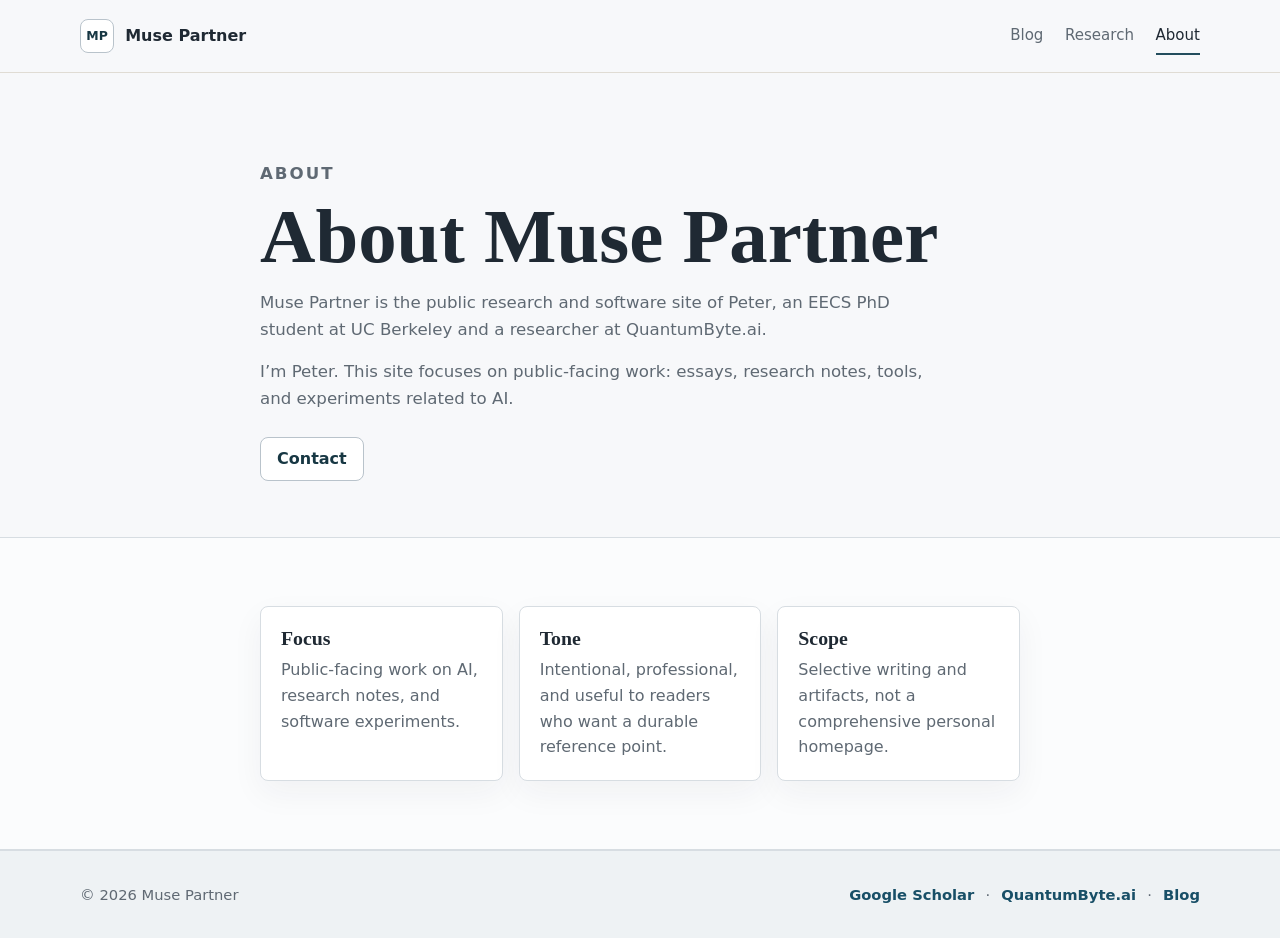
==== about.html @ b832cb7b "Build Muse Partner static site" ====
<!DOCTYPE html>
<html lang="en">
<head>
  <meta charset="UTF-8" />
  <meta name="viewport" content="width=device-width, initial-scale=1.0" />
  <title>About | Muse Partner</title>
  <meta name="description" content="About Muse Partner, the public research and software site of Peter." />
  <link rel="stylesheet" href="styles.css" />
</head>
<body data-page="about">
  <a class="skip-link" href="#main">Skip to content</a>
  <div data-component="site-header"></div>

  <main id="main">
    <section class="page-header">
      <div class="container narrow">
        <p class="eyebrow">About</p>
        <h1>About Muse Partner</h1>
        <div class="prose">
          <p>
            Muse Partner is the public research and software site of Peter, an EECS PhD student at UC Berkeley and a researcher at QuantumByte.ai.
          </p>
          <p>
            I’m Peter. This site focuses on public-facing work: essays, research notes, tools, and experiments related to AI.
          </p>
        </div>
        <div class="button-row compact">
          <a class="button button-secondary" href="contact.html">Contact</a>
        </div>
      </div>
    </section>

    <section class="section section-border">
      <div class="container narrow">
        <div class="value-grid">
          <article class="info-card">
            <h2>Focus</h2>
            <p>Public-facing work on AI, research notes, and software experiments.</p>
          </article>
          <article class="info-card">
            <h2>Tone</h2>
            <p>Intentional, professional, and useful to readers who want a durable reference point.</p>
          </article>
          <article class="info-card">
            <h2>Scope</h2>
            <p>Selective writing and artifacts, not a comprehensive personal homepage.</p>
          </article>
        </div>
      </div>
    </section>
  </main>

  <div data-component="site-footer"></div>
  <script src="script.js"></script>
</body>
</html>
---- styles.css ----
:root {
  --bg: #f7f8fa;
  --surface: #ffffff;
  --surface-muted: #eef2f4;
  --text: #1f2933;
  --muted: #5f6973;
  --subtle: #7b8490;
  --border: #d7dde2;
  --border-strong: #b9c3cb;
  --accent: #234d5d;
  --accent-dark: #173743;
  --accent-soft: #e4eef0;
  --link: #184f67;
  --max-width: 1120px;
  --content-width: 760px;
  --radius: 8px;
  --shadow: 0 18px 50px rgba(31, 41, 51, 0.08);
}

*,
*::before,
*::after {
  box-sizing: border-box;
}

html {
  scroll-behavior: smooth;
}

body {
  margin: 0;
  color: var(--text);
  background: var(--bg);
  font-family: ui-sans-serif, system-ui, -apple-system, BlinkMacSystemFont, "Segoe UI", sans-serif;
  line-height: 1.6;
  text-rendering: optimizeLegibility;
  -webkit-font-smoothing: antialiased;
}

body.menu-open {
  overflow: hidden;
}

a {
  color: inherit;
  text-decoration: none;
}

p,
h1,
h2,
h3 {
  margin-top: 0;
}

p {
  margin-bottom: 1rem;
}

.skip-link {
  position: absolute;
  left: 1rem;
  top: 0.75rem;
  z-index: 100;
  transform: translateY(-150%);
  border-radius: var(--radius);
  background: var(--accent-dark);
  color: #ffffff;
  padding: 0.55rem 0.8rem;
  font-weight: 700;
}

.skip-link:focus {
  transform: translateY(0);
}

.container {
  width: min(100% - 2rem, var(--max-width));
  margin: 0 auto;
}

.container.narrow {
  width: min(100% - 2rem, var(--content-width));
}

.site-header {
  position: sticky;
  top: 0;
  z-index: 50;
  border-bottom: 1px solid rgba(221, 216, 206, 0.86);
  background: rgba(247, 248, 250, 0.94);
  backdrop-filter: blur(12px);
}

.header-inner {
  display: flex;
  align-items: center;
  justify-content: space-between;
  min-height: 72px;
}

.brand {
  display: inline-flex;
  align-items: center;
  gap: 0.7rem;
  font-weight: 700;
  letter-spacing: 0;
}

.brand-mark {
  display: inline-grid;
  width: 34px;
  height: 34px;
  place-items: center;
  border: 1px solid var(--border-strong);
  border-radius: var(--radius);
  background: var(--surface);
  color: var(--accent-dark);
  font-size: 0.78rem;
  font-weight: 800;
}

.brand-name {
  font-size: 1rem;
}

.nav {
  display: flex;
  align-items: center;
  gap: 1.35rem;
  color: var(--muted);
  font-size: 0.94rem;
}

.nav a {
  padding: 0.35rem 0;
  border-bottom: 2px solid transparent;
}

.nav a:hover,
.nav a:focus,
.nav a[aria-current="page"] {
  color: var(--text);
  border-bottom-color: var(--accent);
}

.nav-toggle {
  display: none;
  width: 42px;
  height: 42px;
  align-items: center;
  justify-content: center;
  border: 1px solid var(--border);
  border-radius: var(--radius);
  background: var(--surface);
  color: var(--text);
  cursor: pointer;
}

.nav-toggle-lines,
.nav-toggle-lines::before,
.nav-toggle-lines::after {
  display: block;
  width: 18px;
  height: 2px;
  border-radius: 2px;
  background: currentColor;
}

.nav-toggle-lines {
  position: relative;
}

.nav-toggle-lines::before,
.nav-toggle-lines::after {
  content: "";
  position: absolute;
  left: 0;
}

.nav-toggle-lines::before {
  top: -6px;
}

.nav-toggle-lines::after {
  top: 6px;
}

.hero {
  padding: 7rem 0 5rem;
}

.hero-grid {
  display: grid;
  grid-template-columns: minmax(0, 1fr) 340px;
  gap: 4rem;
  align-items: end;
}

.hero-copy {
  max-width: 740px;
}

.eyebrow {
  margin-bottom: 0.8rem;
  color: var(--accent);
  font-size: 0.78rem;
  font-weight: 800;
  letter-spacing: 0.12em;
  text-transform: uppercase;
}

h1 {
  margin-bottom: 1rem;
  color: var(--text);
  font-family: ui-serif, Georgia, Cambria, "Times New Roman", serif;
  font-size: clamp(3.2rem, 7vw, 6.2rem);
  line-height: 0.96;
  font-weight: 700;
  letter-spacing: 0;
}

.hero-subtitle {
  max-width: 560px;
  margin-bottom: 1.55rem;
  color: var(--text);
  font-size: clamp(1.24rem, 2vw, 1.72rem);
  line-height: 1.35;
}

.hero-description,
.page-header p,
.prose p {
  color: var(--muted);
  font-size: 1.04rem;
}

.button-row {
  display: flex;
  flex-wrap: wrap;
  gap: 0.75rem;
  margin-top: 2rem;
}

.button-row.compact {
  margin-top: 1.5rem;
}

.button {
  display: inline-flex;
  min-height: 44px;
  align-items: center;
  justify-content: center;
  border: 1px solid transparent;
  border-radius: var(--radius);
  padding: 0.68rem 1rem;
  font-weight: 750;
  line-height: 1.1;
}

.button-primary {
  background: var(--accent);
  color: #ffffff;
}

.button-primary:hover,
.button-primary:focus {
  background: var(--accent-dark);
}

.button-secondary {
  border-color: var(--border-strong);
  background: var(--surface);
  color: var(--accent-dark);
}

.button-secondary:hover,
.button-secondary:focus {
  border-color: var(--accent);
  background: var(--accent-soft);
}

.text-link {
  color: var(--link);
  font-weight: 750;
  text-decoration: underline;
  text-decoration-thickness: 1px;
  text-underline-offset: 0.22em;
}

.signal-panel {
  display: grid;
  gap: 0;
  border: 1px solid var(--border);
  border-radius: var(--radius);
  background: var(--surface);
  box-shadow: var(--shadow);
}

.signal-item {
  display: grid;
  grid-template-columns: 48px 1fr;
  gap: 1rem;
  padding: 1.15rem;
}

.signal-item + .signal-item {
  border-top: 1px solid var(--border);
}

.signal-item span {
  color: var(--accent);
  font-family: ui-monospace, SFMono-Regular, Menlo, Monaco, Consolas, monospace;
  font-size: 0.78rem;
  font-weight: 800;
}

.signal-item p {
  margin: 0;
  color: var(--muted);
  font-size: 0.94rem;
}

.section {
  padding: 4.25rem 0;
}

.section-border {
  border-top: 1px solid var(--border);
  border-bottom: 1px solid var(--border);
  background: rgba(255, 255, 255, 0.44);
}

.split-section {
  display: grid;
  grid-template-columns: minmax(0, 0.8fr) minmax(0, 1.2fr);
  gap: 3rem;
}

h2 {
  margin-bottom: 0.75rem;
  font-family: ui-serif, Georgia, Cambria, "Times New Roman", serif;
  font-size: clamp(1.75rem, 3vw, 2.4rem);
  line-height: 1.15;
  letter-spacing: 0;
}

h3 {
  margin-bottom: 0.35rem;
  font-size: 1rem;
  line-height: 1.3;
}

.section-heading {
  display: flex;
  align-items: end;
  justify-content: space-between;
  gap: 1.5rem;
  margin-bottom: 1.5rem;
}

.section-heading .eyebrow {
  margin-bottom: 0.55rem;
}

.section-heading h2 {
  margin-bottom: 0;
}

.page-header {
  padding: 5.5rem 0 3.5rem;
}

.page-header h1 {
  font-size: clamp(2.8rem, 6vw, 4.8rem);
}

.page-header p {
  max-width: 680px;
}

.category-filter {
  display: flex;
  flex-wrap: wrap;
  gap: 0.6rem;
  margin-bottom: 1.5rem;
}

.filter-button {
  min-height: 40px;
  border: 1px solid var(--border-strong);
  border-radius: var(--radius);
  background: var(--surface);
  color: var(--muted);
  padding: 0.54rem 0.85rem;
  font: inherit;
  font-weight: 750;
  cursor: pointer;
}

.filter-button:hover,
.filter-button:focus,
.filter-button.is-active {
  border-color: var(--accent);
  background: var(--accent-soft);
  color: var(--accent-dark);
}

.post-grid,
.post-list {
  display: grid;
  gap: 1rem;
}

.post-grid {
  grid-template-columns: repeat(2, minmax(0, 1fr));
}

.post-card,
.empty-card,
.info-card,
.contact-card {
  border: 1px solid var(--border);
  border-radius: var(--radius);
  background: var(--surface);
  box-shadow: 0 12px 32px rgba(31, 41, 51, 0.05);
}

.post-card {
  display: block;
  padding: 1.25rem;
}

.post-card:hover,
.post-card:focus {
  border-color: var(--accent);
}

.post-meta {
  display: flex;
  flex-wrap: wrap;
  gap: 0.45rem;
  align-items: center;
  margin-bottom: 0.75rem;
  color: var(--subtle);
  font-size: 0.84rem;
}

.post-category {
  border: 1px solid var(--border);
  border-radius: var(--radius);
  background: var(--surface-muted);
  color: var(--accent-dark);
  padding: 0.16rem 0.45rem;
  font-weight: 760;
}

.post-card h2,
.post-card h3 {
  margin-bottom: 0.45rem;
  font-family: ui-serif, Georgia, Cambria, "Times New Roman", serif;
  font-size: 1.38rem;
}

.post-card p {
  margin-bottom: 0;
  color: var(--muted);
}

.empty-card {
  padding: 1.25rem;
}

.empty-card p {
  margin-bottom: 0;
  color: var(--muted);
}

.manual-list {
  display: grid;
  gap: 1rem;
}

.value-grid {
  display: grid;
  grid-template-columns: repeat(3, minmax(0, 1fr));
  gap: 1rem;
}

.info-card {
  padding: 1.25rem;
}

.info-card h2 {
  margin-bottom: 0.5rem;
  font-size: 1.24rem;
}

.info-card p {
  margin-bottom: 0;
  color: var(--muted);
}

.contact-card {
  margin-top: 1.5rem;
  padding: 1.4rem;
}

.contact-card p {
  margin-bottom: 0.35rem;
}

.contact-card a {
  color: var(--link);
  font-size: 1.15rem;
  font-weight: 800;
  text-decoration: underline;
  text-underline-offset: 0.22em;
}

.site-footer {
  border-top: 1px solid var(--border);
  padding: 2rem 0;
  background: var(--surface-muted);
}

.footer-inner {
  display: grid;
  grid-template-columns: 1fr auto;
  gap: 1rem;
  align-items: center;
  color: var(--muted);
  font-size: 0.92rem;
}

.footer-copy {
  display: grid;
  gap: 0.2rem;
}

.footer-copy p {
  margin: 0;
}

.footer-links {
  display: flex;
  flex-wrap: wrap;
  gap: 0.35rem 0.7rem;
  justify-content: flex-end;
}

.footer-links a {
  color: var(--link);
  font-weight: 740;
}

.footer-links a:hover,
.footer-links a:focus {
  text-decoration: underline;
  text-underline-offset: 0.22em;
}

:focus-visible {
  outline: 3px solid rgba(35, 77, 93, 0.42);
  outline-offset: 3px;
}

@media (max-width: 860px) {
  .hero {
    padding-top: 5rem;
  }

  .hero-grid,
  .split-section {
    grid-template-columns: 1fr;
    gap: 2rem;
  }

  .signal-panel {
    max-width: 560px;
  }

  .post-grid,
  .value-grid {
    grid-template-columns: 1fr;
  }
}

@media (max-width: 680px) {
  .container,
  .container.narrow {
    width: min(100% - 1.25rem, var(--max-width));
  }

  .header-inner {
    min-height: 64px;
  }

  .nav-toggle {
    display: inline-flex;
  }

  .nav {
    position: fixed;
    top: 64px;
    right: 0.625rem;
    left: 0.625rem;
    display: none;
    flex-direction: column;
    align-items: stretch;
    gap: 0;
    border: 1px solid var(--border);
    border-radius: var(--radius);
    background: var(--surface);
    box-shadow: var(--shadow);
    padding: 0.45rem;
  }

  .nav.is-open {
    display: flex;
  }

  .nav a {
    border-bottom: 0;
    border-radius: var(--radius);
    padding: 0.75rem;
  }

  .nav a:hover,
  .nav a:focus,
  .nav a[aria-current="page"] {
    background: var(--accent-soft);
  }

  .hero {
    padding: 4rem 0 3.25rem;
  }

  h1 {
    font-size: clamp(2.75rem, 18vw, 4.15rem);
  }

  .page-header {
    padding: 4rem 0 2.75rem;
  }

  .section {
    padding: 3rem 0;
  }

  .section-heading {
    display: block;
  }

  .section-heading .text-link {
    display: inline-flex;
    margin-top: 0.75rem;
  }

  .signal-item {
    grid-template-columns: 38px 1fr;
    gap: 0.8rem;
    padding: 1rem;
  }

  .hero .signal-panel {
    display: none;
  }

  .footer-inner {
    grid-template-columns: 1fr;
  }

  .footer-links {
    justify-content: flex-start;
  }
}

@media (prefers-reduced-motion: reduce) {
  html {
    scroll-behavior: auto;
  }
}
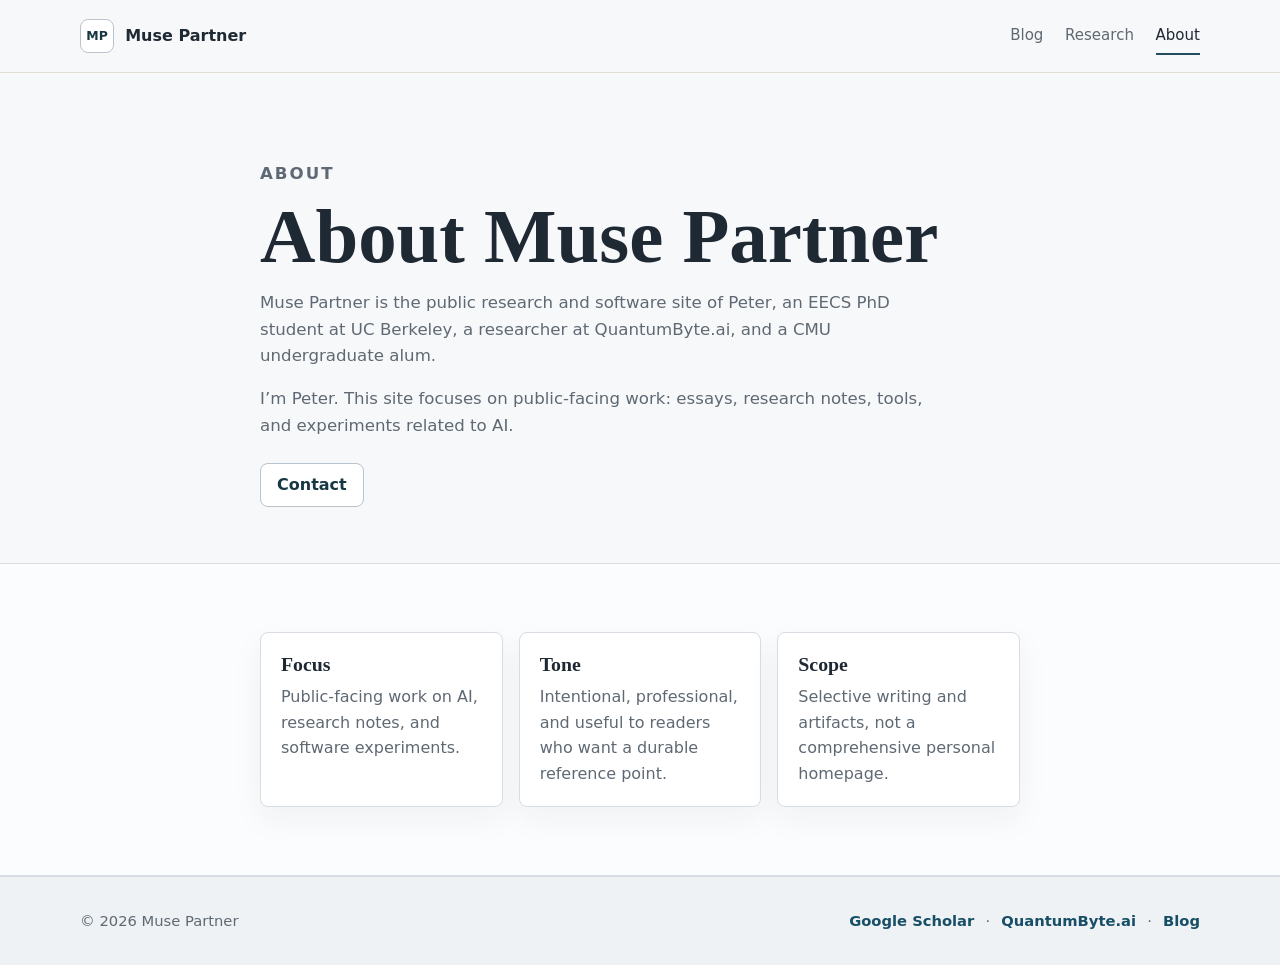
==== commit 495b2f27: "Update about page background" ====
--- a/about.html
+++ b/about.html
@@ -18,7 +18,7 @@
         <h1>About Muse Partner</h1>
         <div class="prose">
           <p>
-            Muse Partner is the public research and software site of Peter, an EECS PhD student at UC Berkeley and a researcher at QuantumByte.ai.
+            Muse Partner is the public research and software site of Peter, an EECS PhD student at UC Berkeley, a researcher at QuantumByte.ai, and a CMU undergraduate alum.
           </p>
           <p>
             I’m Peter. This site focuses on public-facing work: essays, research notes, tools, and experiments related to AI.
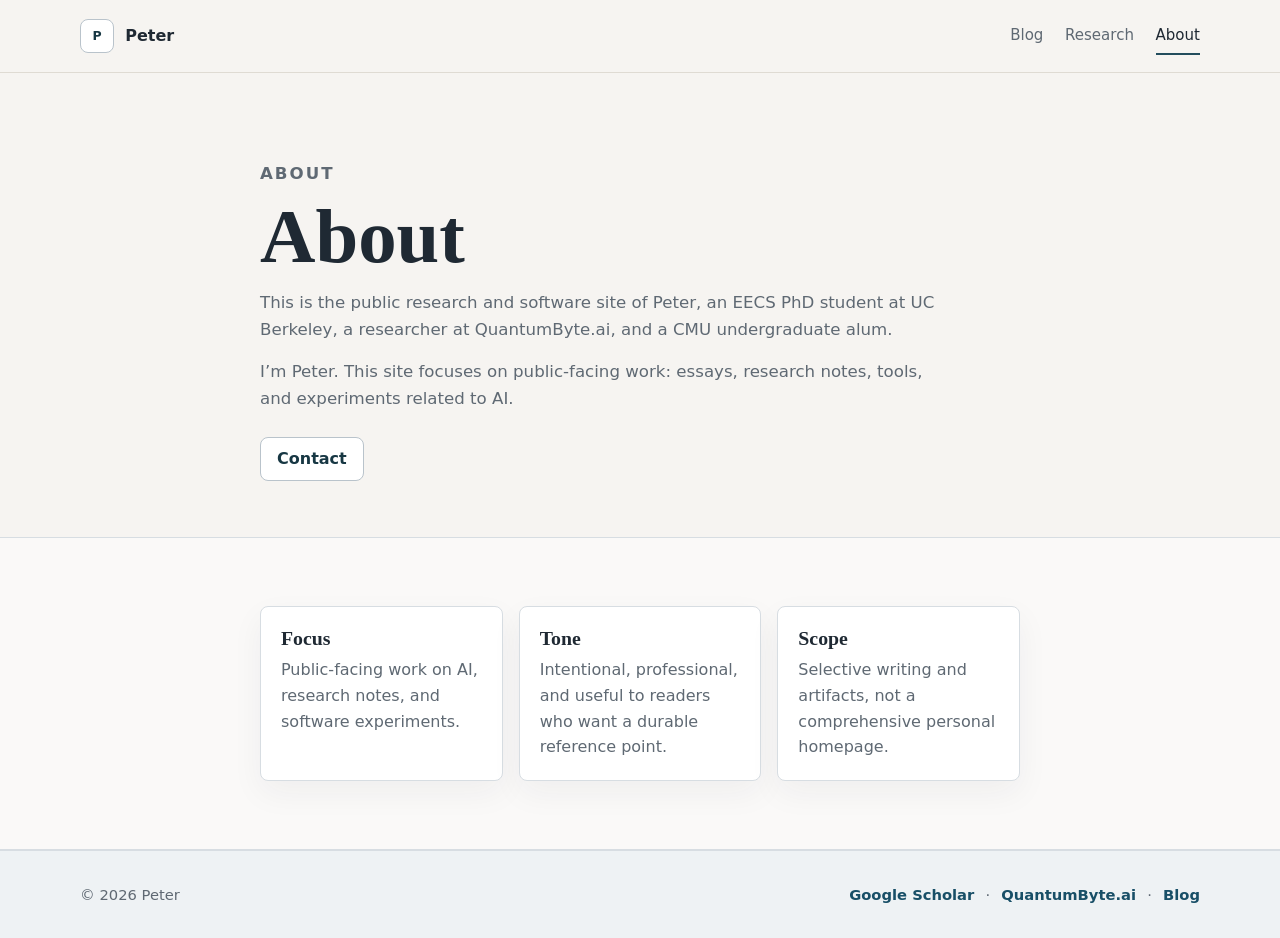
==== commit c5e3a970: "Remove Muse Partner branding" ====
--- a/about.html
+++ b/about.html
@@ -3,8 +3,8 @@
 <head>
   <meta charset="UTF-8" />
   <meta name="viewport" content="width=device-width, initial-scale=1.0" />
-  <title>About | Muse Partner</title>
-  <meta name="description" content="About Muse Partner, the public research and software site of Peter." />
+  <title>About</title>
+  <meta name="description" content="About the public research and software site of Peter." />
   <link rel="stylesheet" href="styles.css" />
 </head>
 <body data-page="about">
@@ -15,10 +15,10 @@
     <section class="page-header">
       <div class="container narrow">
         <p class="eyebrow">About</p>
-        <h1>About Muse Partner</h1>
+        <h1>About</h1>
         <div class="prose">
           <p>
-            Muse Partner is the public research and software site of Peter, an EECS PhD student at UC Berkeley, a researcher at QuantumByte.ai, and a CMU undergraduate alum.
+            This is the public research and software site of Peter, an EECS PhD student at UC Berkeley, a researcher at QuantumByte.ai, and a CMU undergraduate alum.
           </p>
           <p>
             I’m Peter. This site focuses on public-facing work: essays, research notes, tools, and experiments related to AI.
--- a/styles.css
+++ b/styles.css
@@ -1,5 +1,5 @@
 :root {
-  --bg: #f7f8fa;
+  --bg: #f6f4f1;
   --surface: #ffffff;
   --surface-muted: #eef2f4;
   --text: #1f2933;
@@ -88,7 +88,7 @@
   top: 0;
   z-index: 50;
   border-bottom: 1px solid rgba(221, 216, 206, 0.86);
-  background: rgba(247, 248, 250, 0.94);
+  background: rgba(246, 244, 241, 0.94);
   backdrop-filter: blur(12px);
 }
 
